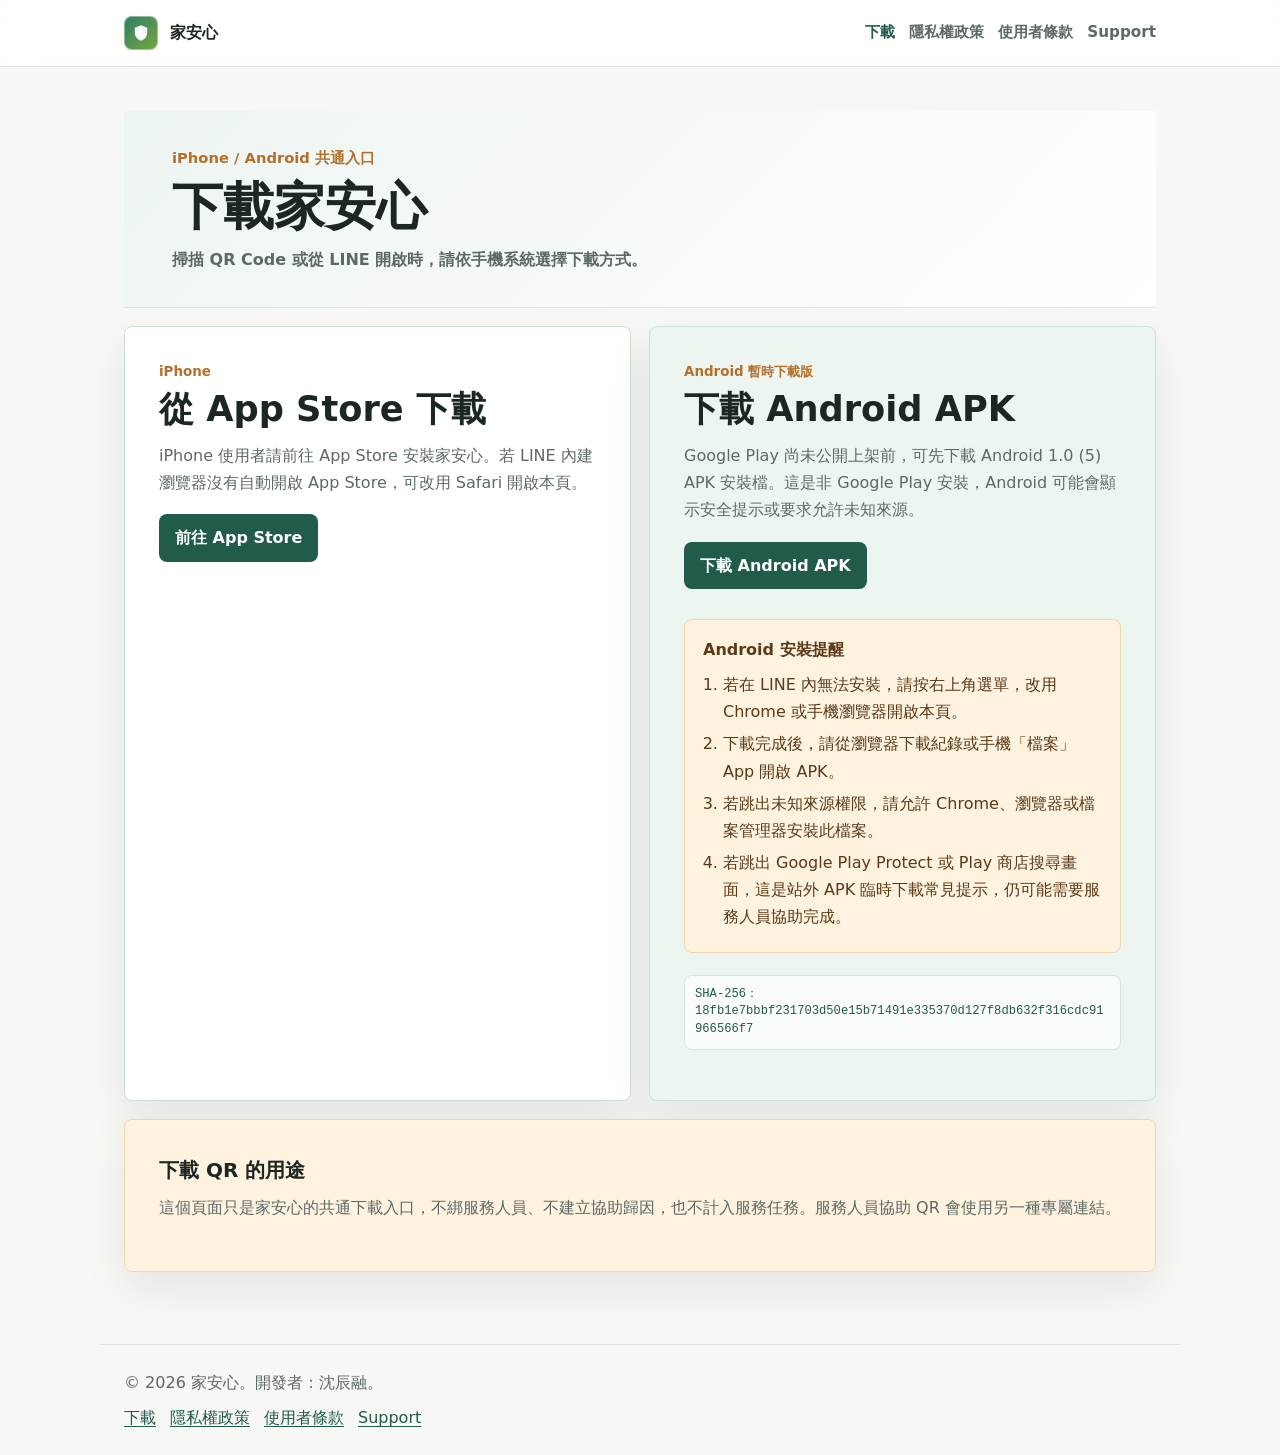
==== download/index.html @ 35e4082d "Add download landing page" ====
<!doctype html>
<html lang="zh-Hant-TW">
  <head>
    <meta charset="utf-8" />
    <meta name="viewport" content="width=device-width, initial-scale=1" />
    <title>下載家安心｜家安心</title>
    <meta
      name="description"
      content="下載家安心 iPhone App 或 Android 暫時 APK 安裝檔。"
    />
    <link rel="stylesheet" href="/assets/styles.css" />
  </head>
  <body>
    <header class="site-header">
      <nav class="nav" aria-label="主要導覽">
        <a class="brand" href="/">
          <span class="brand-mark" aria-hidden="true">
            <svg viewBox="0 0 24 24" fill="none">
              <path d="M12 3.5 5.2 6.4v5.1c0 4.3 2.8 7.9 6.8 9 4-1.1 6.8-4.7 6.8-9V6.4L12 3.5Z" fill="currentColor" opacity=".95" />
              <path d="M8.4 12h7.2M12 8.8v6.4" stroke="#fff" stroke-width="2" stroke-linecap="round" />
            </svg>
          </span>
          <span>家安心</span>
        </a>
        <div class="nav-links">
          <a href="/download/" aria-current="page">下載</a>
          <a href="/privacy/">隱私權政策</a>
          <a href="/terms/">使用者條款</a>
          <a href="/support/">Support</a>
        </div>
      </nav>
    </header>

    <main>
      <article class="download-page">
        <div class="page-title">
          <p class="eyebrow">iPhone / Android 共通入口</p>
          <h1>下載家安心</h1>
          <p class="updated">
            掃描 QR Code 或從 LINE 開啟時，請依手機系統選擇下載方式。
          </p>
        </div>

        <div class="platform-grid" aria-label="下載選項">
          <section class="platform-card platform-ios" aria-labelledby="ios-title">
            <p class="download-kicker">iPhone</p>
            <h2 id="ios-title">從 App Store 下載</h2>
            <p>
              iPhone 使用者請前往 App Store 安裝家安心。若 LINE 內建瀏覽器沒有自動開啟 App Store，可改用 Safari 開啟本頁。
            </p>
            <a
              class="primary-button"
              href="https://apps.apple.com/tw/app/%E5%AE%B6%E5%AE%89%E5%BF%83/id6762098612?uo=4"
            >
              前往 App Store
            </a>
          </section>

          <section class="platform-card platform-android" aria-labelledby="android-title">
            <p class="download-kicker">Android 暫時下載版</p>
            <h2 id="android-title">下載 Android APK</h2>
            <p>
              Google Play 尚未公開上架前，可先下載 Android 1.0 (5) APK 安裝檔。這是非 Google Play 安裝，Android 可能會顯示安全提示或要求允許未知來源。
            </p>
            <a
              class="primary-button"
              href="https://github.com/johnson202038-sys/jiaanxin-site/releases/download/android-v1.0-5/jiaanxin-android-1.0-5.apk"
            >
              下載 Android APK
            </a>
            <div class="notice">
              <strong>Android 安裝提醒</strong>
              <ol>
                <li>若在 LINE 內無法安裝，請按右上角選單，改用 Chrome 或手機瀏覽器開啟本頁。</li>
                <li>下載完成後，請從瀏覽器下載紀錄或手機「檔案」App 開啟 APK。</li>
                <li>若跳出未知來源權限，請允許 Chrome、瀏覽器或檔案管理器安裝此檔案。</li>
                <li>若跳出 Google Play Protect 或 Play 商店搜尋畫面，這是站外 APK 臨時下載常見提示，仍可能需要服務人員協助完成。</li>
              </ol>
            </div>
            <p class="checksum">
              SHA-256：18fb1e7bbbf231703d50e15b71491e335370d127f8db632f316cdc91966566f7
            </p>
          </section>
        </div>

        <section class="download-note" aria-labelledby="download-note-title">
          <h2 id="download-note-title">下載 QR 的用途</h2>
          <p>
            這個頁面只是家安心的共通下載入口，不綁服務人員、不建立協助歸因，也不計入服務任務。服務人員協助 QR 會使用另一種專屬連結。
          </p>
        </section>
      </article>
    </main>

    <footer class="site-footer">
      <div>© 2026 家安心。開發者：沈辰融。</div>
      <nav aria-label="頁尾導覽">
        <a href="/download/">下載</a>
        <a href="/privacy/">隱私權政策</a>
        <a href="/terms/">使用者條款</a>
        <a href="/support/">Support</a>
      </nav>
    </footer>

    <script>
      (function () {
        var ua = navigator.userAgent || "";
        var body = document.body;
        if (/iPhone|iPad|iPod/i.test(ua)) {
          body.classList.add("is-ios");
        } else if (/Android/i.test(ua)) {
          body.classList.add("is-android");
        }
        if (/Line\//i.test(ua)) {
          body.classList.add("is-line-browser");
        }
      })();
    </script>
  </body>
</html>
---- assets/styles.css ----
:root {
  color-scheme: light;
  --bg: #f7f7f4;
  --paper: #ffffff;
  --ink: #1c2623;
  --muted: #5c6a66;
  --line: #dfe4df;
  --brand: #2f7f63;
  --brand-dark: #205b4b;
  --accent: #b66f2a;
  --soft: #edf5f1;
  --soft-accent: #fff2df;
  --shadow: 0 18px 44px rgba(20, 42, 34, 0.08);
  font-family:
    ui-sans-serif,
    system-ui,
    -apple-system,
    BlinkMacSystemFont,
    "Segoe UI",
    sans-serif;
}

* {
  box-sizing: border-box;
}

html {
  min-width: 320px;
}

body {
  margin: 0;
  background: var(--bg);
  color: var(--ink);
  line-height: 1.7;
  letter-spacing: 0;
}

a {
  color: var(--brand-dark);
  text-underline-offset: 0.18em;
}

.site-header {
  border-bottom: 1px solid var(--line);
  background: rgba(255, 255, 255, 0.9);
  position: sticky;
  top: 0;
  z-index: 10;
  backdrop-filter: blur(14px);
}

.nav {
  align-items: center;
  display: flex;
  gap: 24px;
  justify-content: space-between;
  margin: 0 auto;
  max-width: 1080px;
  padding: 16px 24px;
}

.brand {
  align-items: center;
  color: var(--ink);
  display: inline-flex;
  gap: 12px;
  font-weight: 750;
  text-decoration: none;
}

.brand-mark {
  align-items: center;
  background: linear-gradient(135deg, var(--brand), #75a642);
  border-radius: 8px;
  box-shadow: inset 0 0 0 1px rgba(255, 255, 255, 0.42);
  color: #fff;
  display: inline-flex;
  height: 34px;
  justify-content: center;
  width: 34px;
}

.brand-mark svg {
  display: block;
  height: 22px;
  width: 22px;
}

.nav-links {
  align-items: center;
  display: flex;
  flex-wrap: wrap;
  gap: 14px;
  justify-content: flex-end;
}

.nav-links a {
  color: var(--muted);
  font-size: 0.95rem;
  font-weight: 650;
  text-decoration: none;
}

.nav-links a[aria-current="page"] {
  color: var(--brand-dark);
}

main {
  margin: 0 auto;
  max-width: 1080px;
  padding: 44px 24px 72px;
}

.home-hero {
  display: grid;
  gap: 28px;
  grid-template-columns: minmax(0, 1.3fr) minmax(260px, 0.7fr);
  min-height: 58vh;
  align-items: center;
}

.hero-copy {
  max-width: 720px;
}

.eyebrow {
  color: var(--accent);
  font-size: 0.92rem;
  font-weight: 760;
  margin: 0 0 10px;
}

h1 {
  font-size: clamp(2.25rem, 5vw, 4.8rem);
  line-height: 1.05;
  margin: 0;
}

.hero-copy p {
  color: var(--muted);
  font-size: 1.14rem;
  margin: 22px 0 0;
  max-width: 640px;
}

.quick-links {
  display: grid;
  gap: 12px;
}

.download-card {
  background: var(--soft);
  border: 1px solid #cddfd6;
  border-radius: 8px;
  box-shadow: var(--shadow);
  padding: 20px;
}

.download-card h2 {
  color: var(--ink);
  font-size: 1.24rem;
  line-height: 1.35;
  margin: 4px 0 10px;
}

.download-card p {
  color: var(--muted);
  font-size: 0.94rem;
  margin: 0 0 14px;
}

.download-kicker {
  color: var(--accent) !important;
  font-size: 0.84rem !important;
  font-weight: 760;
  margin: 0 !important;
}

.primary-button {
  align-items: center;
  background: var(--brand-dark);
  border-radius: 8px;
  color: #fff;
  display: inline-flex;
  font-weight: 760;
  justify-content: center;
  margin: 2px 0 12px;
  min-height: 44px;
  padding: 10px 16px;
  text-decoration: none;
}

.primary-button:focus-visible,
.quick-link:focus-visible,
.platform-card:focus-within,
.nav-links a:focus-visible,
.brand:focus-visible {
  outline: 3px solid rgba(47, 127, 99, 0.3);
  outline-offset: 3px;
}

.checksum {
  background: rgba(255, 255, 255, 0.72);
  border: 1px solid rgba(32, 91, 75, 0.15);
  border-radius: 8px;
  color: var(--brand-dark) !important;
  font-family:
    ui-monospace,
    SFMono-Regular,
    Menlo,
    Monaco,
    Consolas,
    "Liberation Mono",
    monospace;
  font-size: 0.76rem !important;
  line-height: 1.45;
  overflow-wrap: anywhere;
  padding: 10px;
}

.quick-link {
  background: var(--paper);
  border: 1px solid var(--line);
  border-radius: 8px;
  box-shadow: var(--shadow);
  color: var(--ink);
  display: block;
  padding: 18px;
  text-decoration: none;
}

.quick-link strong {
  display: block;
  font-size: 1.02rem;
}

.quick-link span {
  color: var(--muted);
  display: block;
  font-size: 0.92rem;
  margin-top: 4px;
}

.page-shell {
  background: var(--paper);
  border: 1px solid var(--line);
  border-radius: 8px;
  box-shadow: var(--shadow);
  overflow: hidden;
}

.download-page {
  display: grid;
  gap: 18px;
}

.page-title {
  background: linear-gradient(135deg, var(--soft), #fff);
  border-bottom: 1px solid var(--line);
  padding: 34px clamp(20px, 4vw, 48px);
}

.page-title h1 {
  font-size: clamp(2rem, 4vw, 3.4rem);
}

.updated {
  color: var(--muted);
  font-weight: 650;
  margin: 12px 0 0;
}

.content {
  padding: 28px clamp(20px, 4vw, 48px) 44px;
}

.platform-grid {
  display: grid;
  gap: 18px;
  grid-template-columns: repeat(2, minmax(0, 1fr));
}

.platform-card,
.download-note {
  background: var(--paper);
  border: 1px solid var(--line);
  border-radius: 8px;
  box-shadow: var(--shadow);
  padding: clamp(20px, 4vw, 34px);
}

.platform-card h2,
.download-note h2 {
  color: var(--ink);
  font-size: clamp(1.45rem, 3vw, 2.2rem);
  line-height: 1.2;
  margin: 4px 0 12px;
}

.platform-card p,
.download-note p {
  color: var(--muted);
  margin: 0 0 16px;
}

.platform-ios {
  border-color: #cfddd9;
}

.platform-android {
  background: var(--soft);
  border-color: #cddfd6;
}

.download-note {
  background: var(--soft-accent);
  border-color: #f1d5aa;
}

.download-note h2 {
  font-size: 1.25rem;
}

.notice strong {
  display: block;
  margin: 0 0 8px;
}

.notice ol {
  margin: 0;
  padding-left: 1.25rem;
}

.notice li {
  margin: 5px 0;
}

.is-ios .platform-android,
.is-android .platform-ios {
  display: none;
}

.content h2 {
  border-top: 1px solid var(--line);
  font-size: 1.28rem;
  margin: 30px 0 12px;
  padding-top: 26px;
}

.content h2:first-child {
  border-top: 0;
  margin-top: 0;
  padding-top: 0;
}

.content h3 {
  color: var(--brand-dark);
  font-size: 1.05rem;
  margin: 24px 0 8px;
}

.content p {
  margin: 0 0 14px;
}

.content ul {
  margin: 0 0 18px;
  padding-left: 1.35rem;
}

.content li {
  margin: 5px 0;
}

.notice {
  background: var(--soft-accent);
  border: 1px solid #f1d5aa;
  border-radius: 8px;
  color: #5a3a18;
  margin: 18px 0 22px;
  padding: 16px 18px;
}

.meta-list {
  background: var(--soft);
  border: 1px solid #d4e5dc;
  border-radius: 8px;
  list-style: none;
  padding: 16px 18px;
}

.meta-list li {
  margin: 4px 0;
}

.site-footer {
  border-top: 1px solid var(--line);
  color: var(--muted);
  margin: 0 auto;
  max-width: 1080px;
  padding: 24px;
}

.site-footer nav {
  display: flex;
  flex-wrap: wrap;
  gap: 14px;
  margin-top: 8px;
}

@media (max-width: 760px) {
  .nav {
    align-items: flex-start;
    flex-direction: column;
    gap: 12px;
  }

  .nav-links {
    justify-content: flex-start;
  }

  main {
    padding: 28px 16px 48px;
  }

  .home-hero {
    grid-template-columns: 1fr;
    min-height: auto;
  }

  .platform-grid {
    grid-template-columns: 1fr;
  }
}
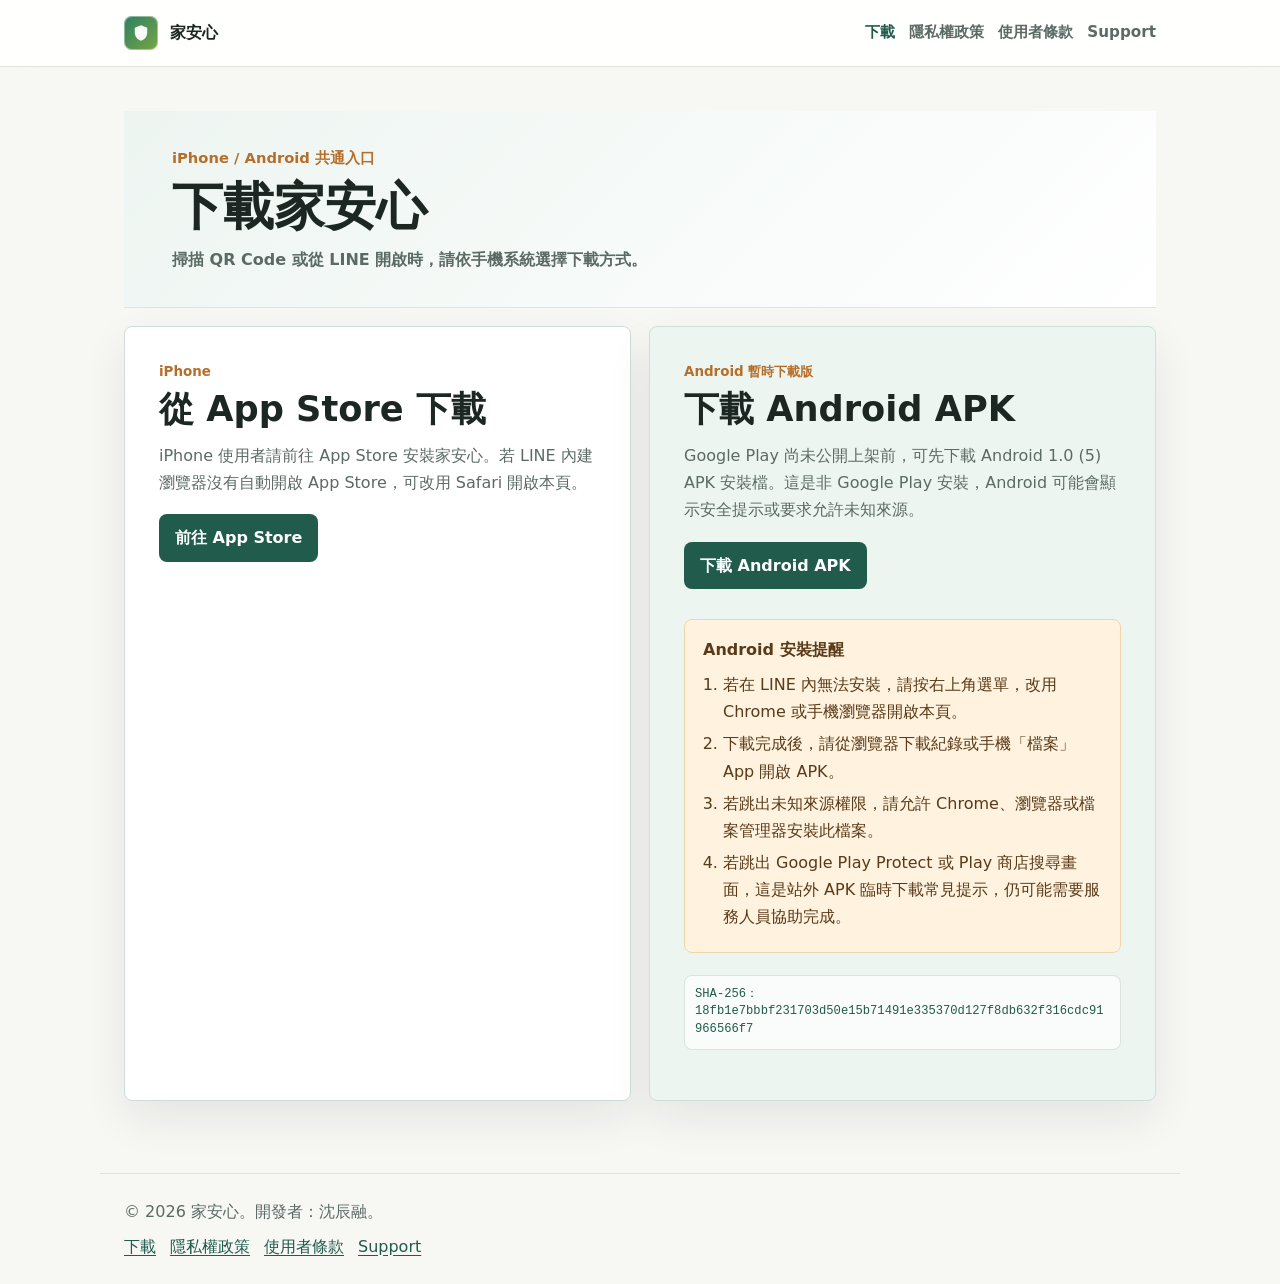
==== commit d7aab22c: "Remove download QR note" ====
--- a/download/index.html
+++ b/download/index.html
@@ -83,12 +83,6 @@
           </section>
         </div>
 
-        <section class="download-note" aria-labelledby="download-note-title">
-          <h2 id="download-note-title">下載 QR 的用途</h2>
-          <p>
-            這個頁面只是家安心的共通下載入口，不綁服務人員、不建立協助歸因，也不計入服務任務。服務人員協助 QR 會使用另一種專屬連結。
-          </p>
-        </section>
       </article>
     </main>
 
--- a/assets/styles.css
+++ b/assets/styles.css
@@ -281,8 +281,7 @@
   grid-template-columns: repeat(2, minmax(0, 1fr));
 }
 
-.platform-card,
-.download-note {
+.platform-card {
   background: var(--paper);
   border: 1px solid var(--line);
   border-radius: 8px;
@@ -290,16 +289,14 @@
   padding: clamp(20px, 4vw, 34px);
 }
 
-.platform-card h2,
-.download-note h2 {
+.platform-card h2 {
   color: var(--ink);
   font-size: clamp(1.45rem, 3vw, 2.2rem);
   line-height: 1.2;
   margin: 4px 0 12px;
 }
 
-.platform-card p,
-.download-note p {
+.platform-card p {
   color: var(--muted);
   margin: 0 0 16px;
 }
@@ -311,15 +308,6 @@
 .platform-android {
   background: var(--soft);
   border-color: #cddfd6;
-}
-
-.download-note {
-  background: var(--soft-accent);
-  border-color: #f1d5aa;
-}
-
-.download-note h2 {
-  font-size: 1.25rem;
 }
 
 .notice strong {
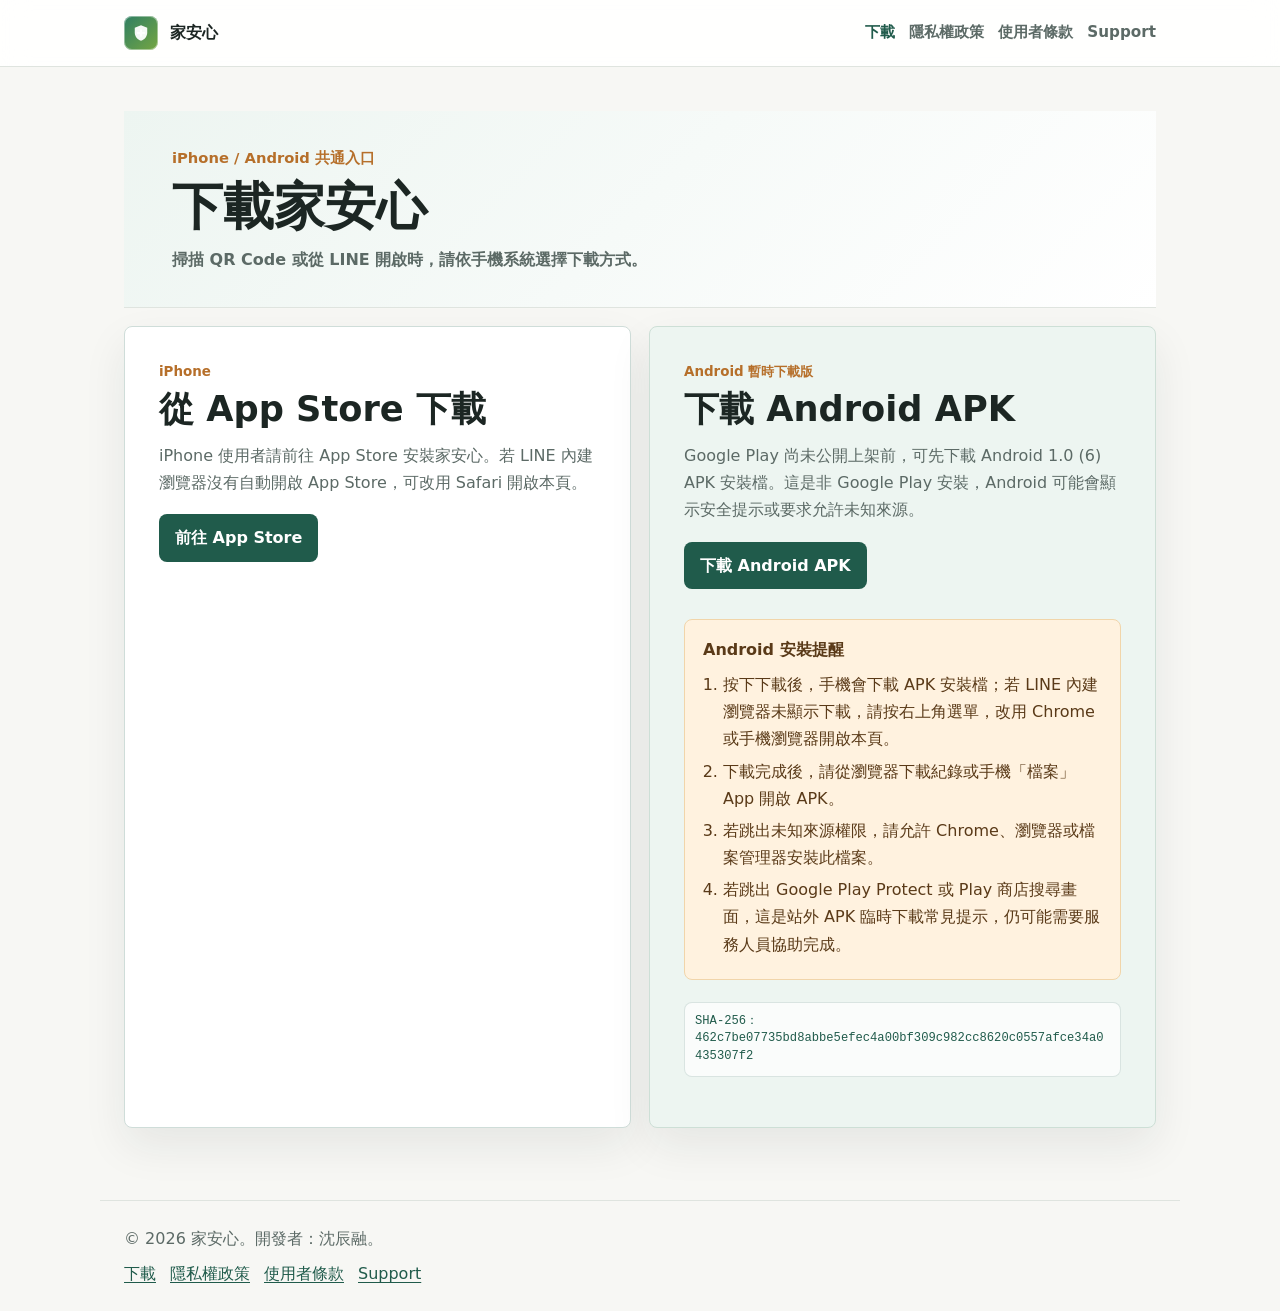
==== commit 513e3e87: "Use first-party R2 APK download" ====
--- a/download/index.html
+++ b/download/index.html
@@ -60,25 +60,25 @@
             <p class="download-kicker">Android 暫時下載版</p>
             <h2 id="android-title">下載 Android APK</h2>
             <p>
-              Google Play 尚未公開上架前，可先下載 Android 1.0 (5) APK 安裝檔。這是非 Google Play 安裝，Android 可能會顯示安全提示或要求允許未知來源。
+              Google Play 尚未公開上架前，可先下載 Android 1.0 (6) APK 安裝檔。這是非 Google Play 安裝，Android 可能會顯示安全提示或要求允許未知來源。
             </p>
             <a
               class="primary-button"
-              href="https://github.com/johnson202038-sys/jiaanxin-site/releases/download/android-v1.0-5/jiaanxin-android-1.0-5.apk"
+              href="https://download.jiaanxin.app/android/jiaanxin-android-1.0-6-play-signed.apk"
             >
               下載 Android APK
             </a>
             <div class="notice">
               <strong>Android 安裝提醒</strong>
               <ol>
-                <li>若在 LINE 內無法安裝，請按右上角選單，改用 Chrome 或手機瀏覽器開啟本頁。</li>
+                <li>按下下載後，手機會下載 APK 安裝檔；若 LINE 內建瀏覽器未顯示下載，請按右上角選單，改用 Chrome 或手機瀏覽器開啟本頁。</li>
                 <li>下載完成後，請從瀏覽器下載紀錄或手機「檔案」App 開啟 APK。</li>
                 <li>若跳出未知來源權限，請允許 Chrome、瀏覽器或檔案管理器安裝此檔案。</li>
                 <li>若跳出 Google Play Protect 或 Play 商店搜尋畫面，這是站外 APK 臨時下載常見提示，仍可能需要服務人員協助完成。</li>
               </ol>
             </div>
             <p class="checksum">
-              SHA-256：18fb1e7bbbf231703d50e15b71491e335370d127f8db632f316cdc91966566f7
+              SHA-256：462c7be07735bd8abbe5efec4a00bf309c982cc8620c0557afce34a0435307f2
             </p>
           </section>
         </div>
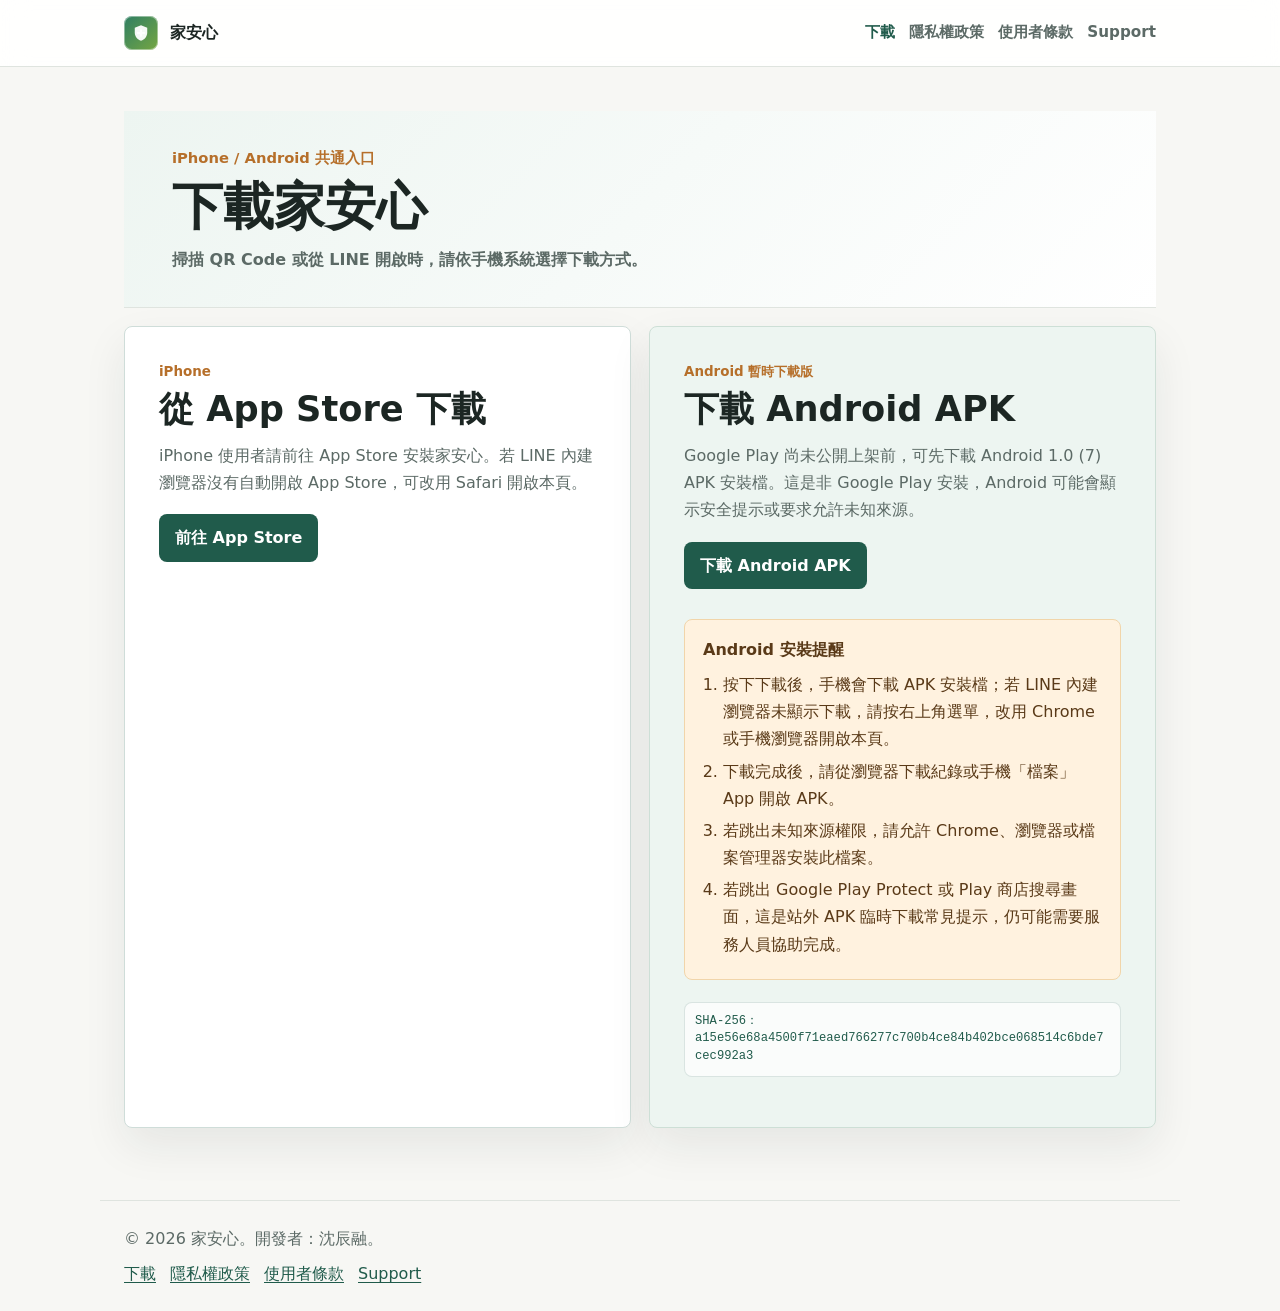
==== commit 42965a9c: "Use first-party R2 APK7 download" ====
--- a/download/index.html
+++ b/download/index.html
@@ -60,11 +60,11 @@
             <p class="download-kicker">Android 暫時下載版</p>
             <h2 id="android-title">下載 Android APK</h2>
             <p>
-              Google Play 尚未公開上架前，可先下載 Android 1.0 (6) APK 安裝檔。這是非 Google Play 安裝，Android 可能會顯示安全提示或要求允許未知來源。
+              Google Play 尚未公開上架前，可先下載 Android 1.0 (7) APK 安裝檔。這是非 Google Play 安裝，Android 可能會顯示安全提示或要求允許未知來源。
             </p>
             <a
               class="primary-button"
-              href="https://download.jiaanxin.app/android/jiaanxin-android-1.0-6-play-signed.apk"
+              href="https://download.jiaanxin.app/android/jiaanxin-android-1.0-7-play-signed.apk"
             >
               下載 Android APK
             </a>
@@ -78,7 +78,7 @@
               </ol>
             </div>
             <p class="checksum">
-              SHA-256：462c7be07735bd8abbe5efec4a00bf309c982cc8620c0557afce34a0435307f2
+              SHA-256：a15e56e68a4500f71eaed766277c700b4ce84b402bce068514c6bde7cec992a3
             </p>
           </section>
         </div>
